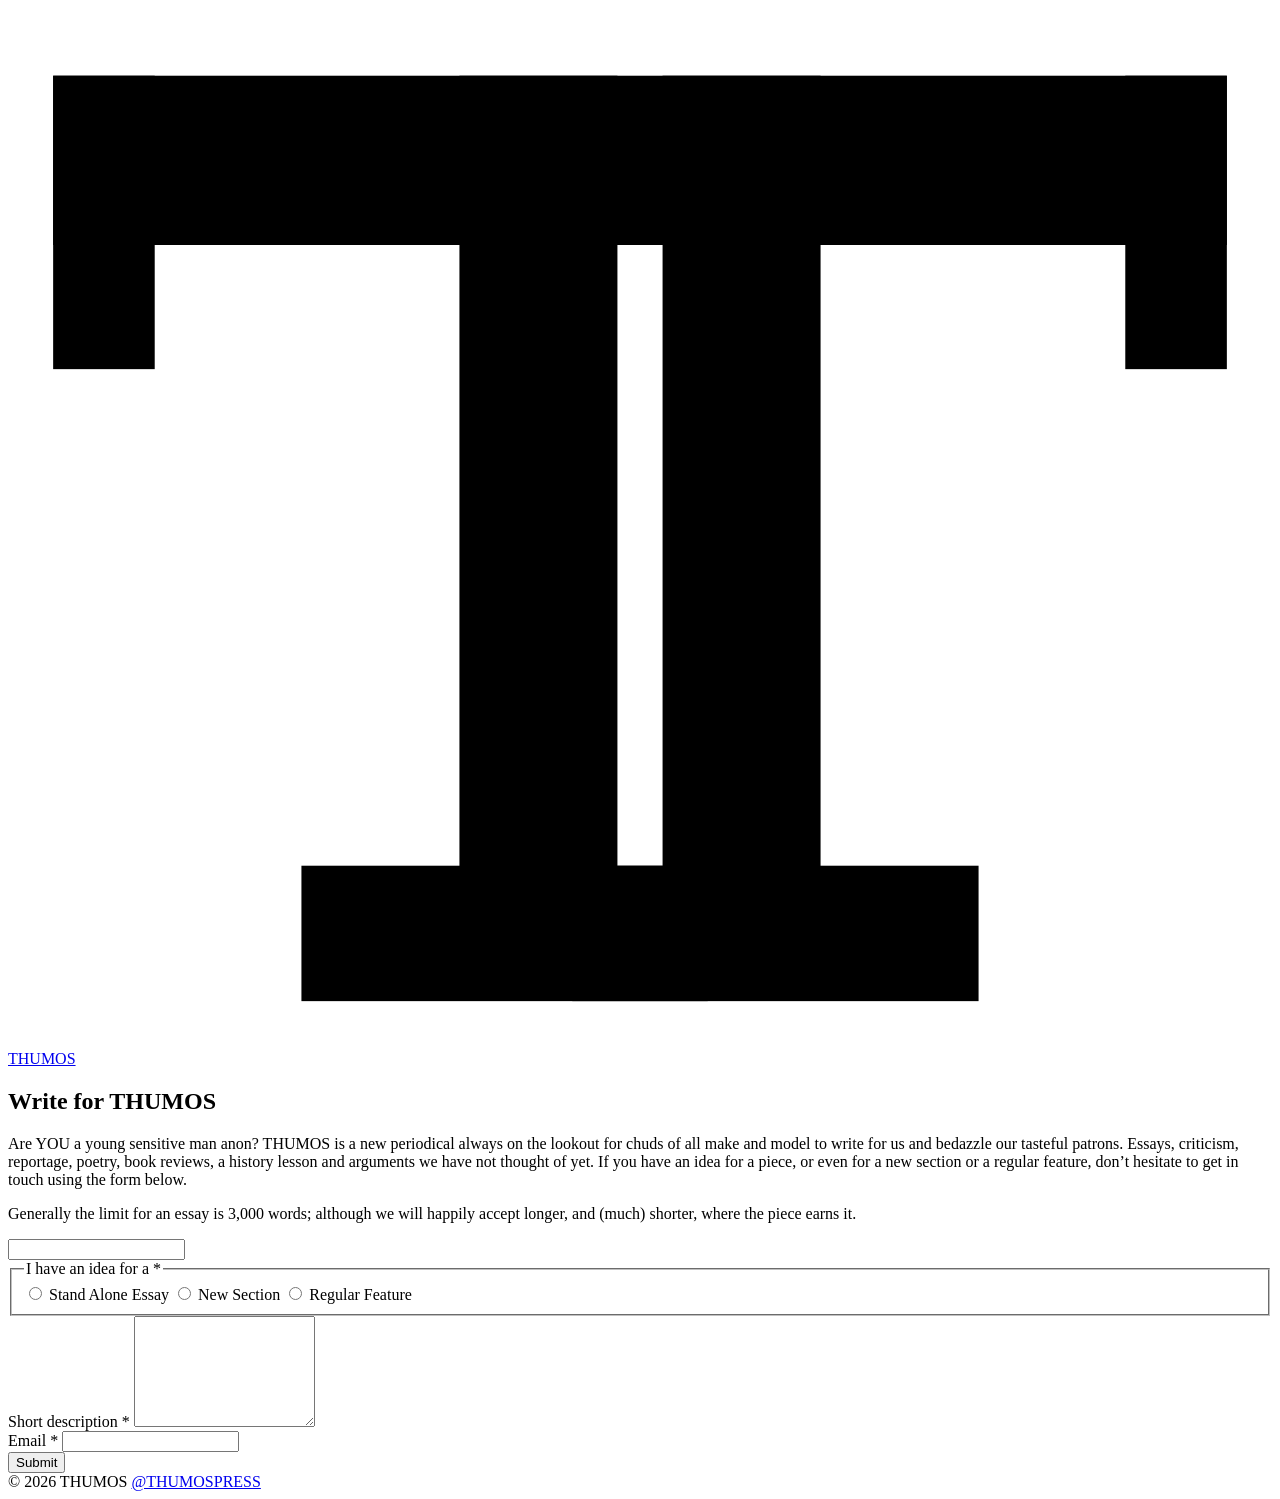
==== write.html @ 3c073543 "Add files via upload" ====
<!DOCTYPE html>
<html lang="en">
<head>
<meta charset="utf-8">
<meta name="viewport" content="width=device-width, initial-scale=1">
<title>Write for THUMOS</title>
<meta name="description" content="THUMOS is looking for contributors — essays, criticism, reportage, poetry, book reviews and arguments we have not thought of yet. Pitch us here.">

<link rel="canonical" href="https://thumospress.com/write.html">
<meta property="og:type" content="website">
<meta property="og:site_name" content="THUMOS">
<meta property="og:title" content="Write for THUMOS">
<meta property="og:description" content="Always on the lookout for essays, criticism, reportage, poetry, book reviews and arguments we have not thought of yet. Tell us your idea.">
<meta property="og:url" content="https://thumospress.com/write.html">
<meta property="og:image" content="https://thumospress.com/assets/icon-512.png">
<meta name="twitter:card" content="summary">
<meta name="twitter:site" content="@THUMOSPRESS">
<meta name="twitter:title" content="Write for THUMOS">
<meta name="twitter:description" content="We are looking for contributors. Tell us your idea.">
<meta name="twitter:image" content="https://thumospress.com/assets/icon-512.png">

<link rel="manifest" href="manifest.json">
<meta name="theme-color" content="#EBE8E1">
<link rel="icon" type="image/png" sizes="32x32" href="assets/favicon-32.png">
<link rel="icon" type="image/png" sizes="192x192" href="assets/icon-192.png">
<link rel="apple-touch-icon" href="assets/apple-touch-icon.png">

<link rel="preconnect" href="https://fonts.googleapis.com">
<link rel="preconnect" href="https://fonts.gstatic.com" crossorigin>
<link href="https://fonts.googleapis.com/css2?family=Source+Serif+4:ital,opsz,wght@0,8..60,400;0,8..60,600;0,8..60,700;1,8..60,400&family=IBM+Plex+Sans:wght@400;500;600&display=swap" rel="stylesheet">
<link rel="stylesheet" href="css/styles.css">
</head>
<body>

<header class="topbar">
  <a class="brand small" href="./">
    <svg class="mono" viewBox="4 2 112 92" role="img" aria-label="THUMOS">
      <g class="mono-a">
        <rect x="8" y="8" width="52" height="15"/>
        <rect x="8" y="8" width="9" height="26"/>
        <rect x="44" y="8" width="14" height="80"/>
        <rect x="30" y="78" width="36" height="12"/>
      </g>
      <g class="mono-b">
        <rect x="60" y="8" width="52" height="15"/>
        <rect x="103" y="8" width="9" height="26"/>
        <rect x="62" y="8" width="14" height="80"/>
        <rect x="54" y="78" width="36" height="12"/>
      </g>
    </svg>
    <span class="brand-word">THUMOS</span>
  </a>
</header>

<!-- ============ Intro ============ -->
<section class="intro-band">
  <div class="col">

    <!-- If the file is missing the figure hides itself rather than
         leaving a broken-image box on the page. -->
    <figure class="poster">
      <img src="assets/young-sensitive-man.jpg"
           width="880" height="880"
           alt="Recruitment poster: Uncle Sam points at the reader above the words “Are you a young sensitive man?”"
           onerror="this.closest('.poster').hidden = true">
    </figure>

    <h1 class="page-title">Write for THUMOS</h1>

    <p>
      Are <span class="you">YOU</span> a young sensitive man anon? THUMOS is a new
      periodical always on the lookout for chuds of all make and model to write for
      us and bedazzle our tasteful patrons. Essays, criticism, reportage, poetry,
      book reviews, a history lesson and arguments we have not thought of yet. If
      you have an idea for a piece, or even for a new section or a regular feature,
      don’t hesitate to get in touch using the form below.
    </p>

    <p>
      Generally the limit for an essay is 3,000 words; although we will happily
      accept longer, and (much) shorter, where the piece earns it.
    </p>
  </div>
</section>

<div class="hard-rule"></div>

<!-- ============ Form ============ -->
<section class="form-band">
  <div class="col">

    <form id="pitch-form"
          action="https://formsubmit.co/submission@thumospress.com"
          method="POST"
          novalidate>

      <!-- Bot trap: real people never see or fill this. -->
      <input type="text" name="_honey" class="honey" tabindex="-1" autocomplete="off" aria-hidden="true">
      <input type="hidden" name="_subject" value="THUMOS — new pitch">
      <input type="hidden" name="_template" value="table">
      <input type="hidden" name="_captcha" value="false">

      <fieldset class="field">
        <legend class="lab">I have an idea for a <span class="req">*</span></legend>
        <div class="radios">
          <label class="radio">
            <input type="radio" name="Idea for" value="Stand Alone Essay">
            <span>Stand Alone Essay</span>
          </label>
          <label class="radio">
            <input type="radio" name="Idea for" value="New Section">
            <span>New Section</span>
          </label>
          <label class="radio">
            <input type="radio" name="Idea for" value="Regular Feature">
            <span>Regular Feature</span>
          </label>
        </div>
        <div class="err" data-err="idea"></div>
      </fieldset>

      <div class="field">
        <label class="lab" for="description">Short description <span class="req">*</span></label>
        <textarea id="description" name="Description" rows="7"></textarea>
        <div class="err" data-err="description"></div>
      </div>

      <div class="field">
        <label class="lab" for="email">Email <span class="req">*</span></label>
        <input id="email" name="Email" type="email" autocomplete="email">
        <div class="err" data-err="email"></div>
      </div>

      <button class="btn-red submit" type="submit" id="pitch-submit">Submit</button>

      <div class="form-status" id="form-status" role="status" aria-live="polite"></div>
    </form>

    <div class="thanks" id="thanks" hidden>
      <div class="thanks-t">Thank you — your idea is with us.</div>
      <div class="thanks-d">
        We read everything that comes in and reply when a piece is right for us.
        If you would rather write to a person, we are at
        <a href="mailto:submission@thumospress.com">submission@thumospress.com</a>.
      </div>
      <a class="btn-ghost" href="./">← Back to THUMOS</a>
    </div>

  </div>
</section>

<footer class="foot">
  <div class="col foot-inner">
    <span>© 2026 THUMOS</span>
    <a href="https://x.com/THUMOSPRESS" target="_blank" rel="noopener noreferrer">@THUMOSPRESS</a>
  </div>
</footer>

<script src="js/form.js"></script>
<script src="js/cleanup.js"></script>
</body>
</html>
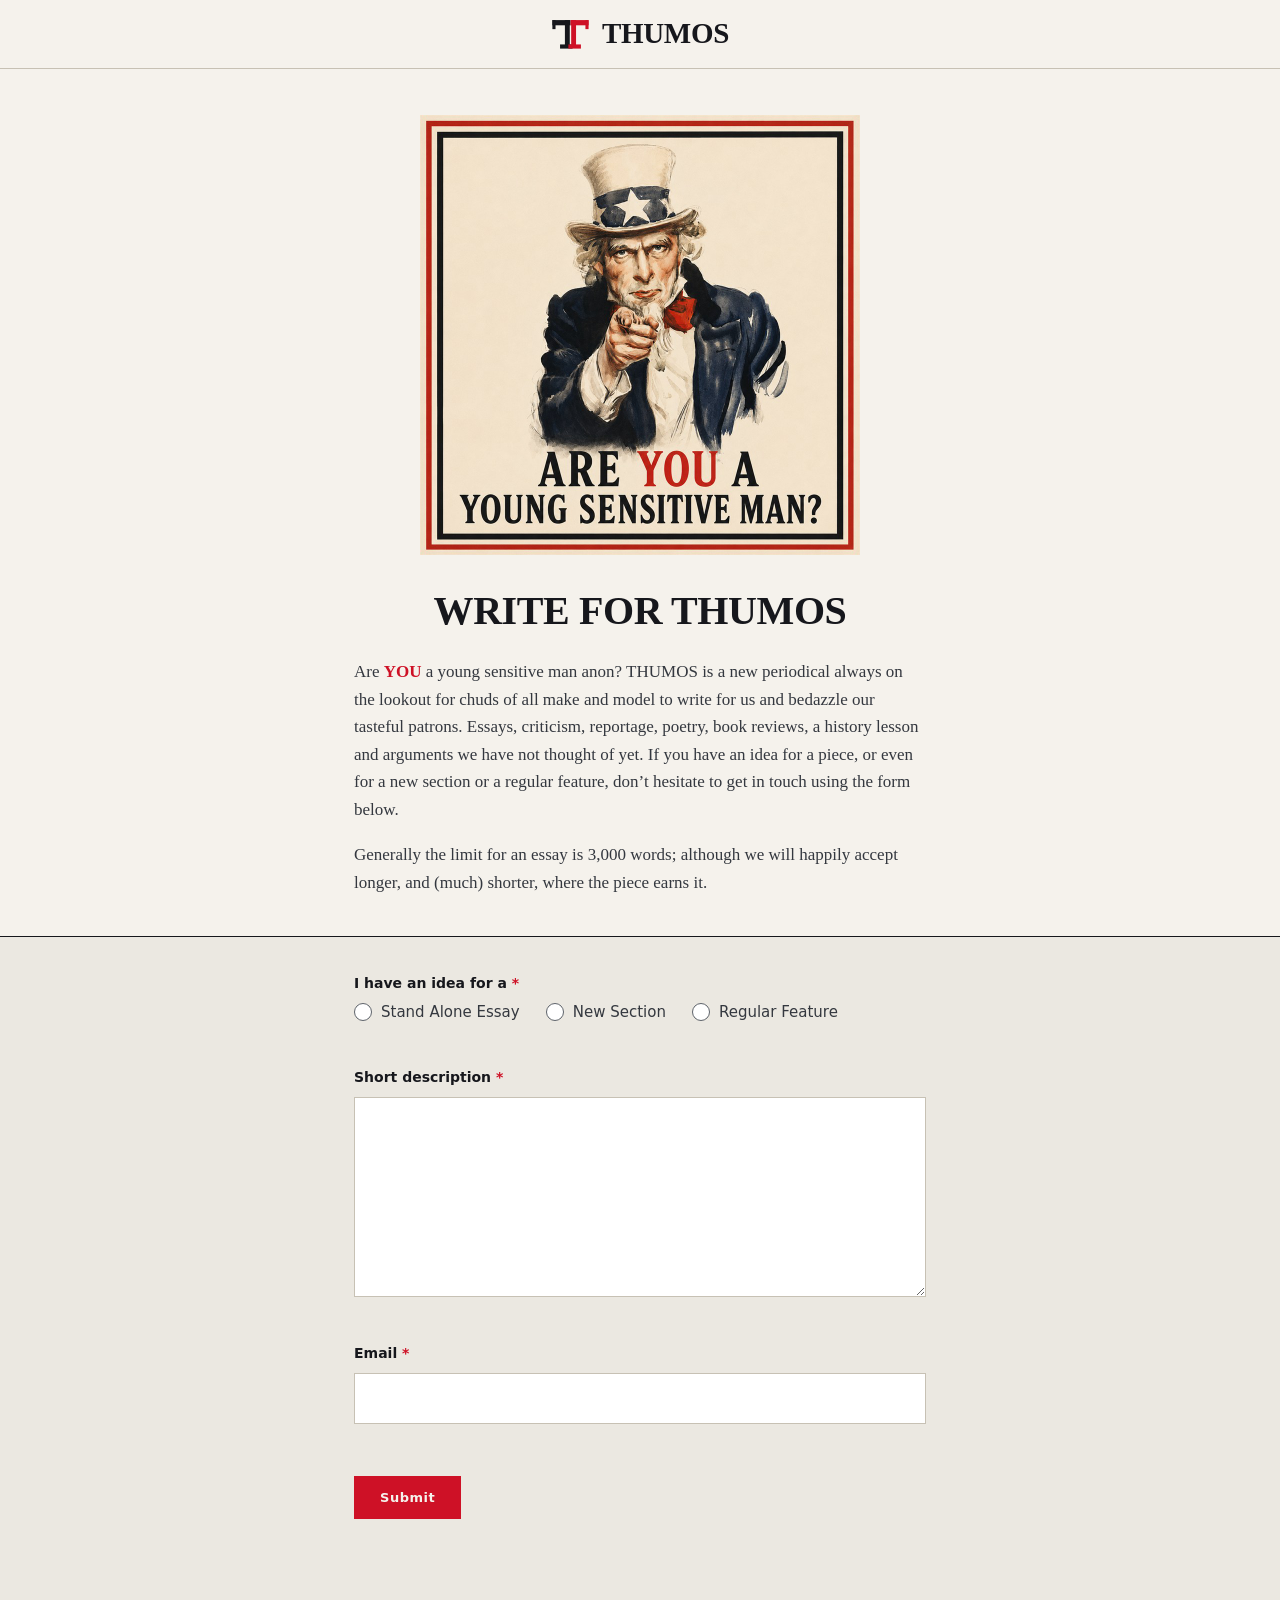
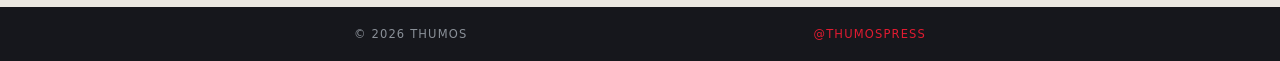
==== commit 8712dbda: "Update write.html" ====
--- a/write.html
+++ b/write.html
@@ -12,23 +12,23 @@
 <meta property="og:title" content="Write for THUMOS">
 <meta property="og:description" content="Always on the lookout for essays, criticism, reportage, poetry, book reviews and arguments we have not thought of yet. Tell us your idea.">
 <meta property="og:url" content="https://thumospress.com/write.html">
-<meta property="og:image" content="https://thumospress.com/assets/icon-512.png">
+<meta property="og:image" content="https://thumospress.com/icon-512.png">
 <meta name="twitter:card" content="summary">
 <meta name="twitter:site" content="@THUMOSPRESS">
 <meta name="twitter:title" content="Write for THUMOS">
 <meta name="twitter:description" content="We are looking for contributors. Tell us your idea.">
-<meta name="twitter:image" content="https://thumospress.com/assets/icon-512.png">
+<meta name="twitter:image" content="https://thumospress.com/icon-512.png">
 
 <link rel="manifest" href="manifest.json">
 <meta name="theme-color" content="#EBE8E1">
-<link rel="icon" type="image/png" sizes="32x32" href="assets/favicon-32.png">
-<link rel="icon" type="image/png" sizes="192x192" href="assets/icon-192.png">
-<link rel="apple-touch-icon" href="assets/apple-touch-icon.png">
+<link rel="icon" type="image/png" sizes="32x32" href="favicon-32.png">
+<link rel="icon" type="image/png" sizes="192x192" href="icon-192.png">
+<link rel="apple-touch-icon" href="apple-touch-icon.png">
 
 <link rel="preconnect" href="https://fonts.googleapis.com">
 <link rel="preconnect" href="https://fonts.gstatic.com" crossorigin>
 <link href="https://fonts.googleapis.com/css2?family=Source+Serif+4:ital,opsz,wght@0,8..60,400;0,8..60,600;0,8..60,700;1,8..60,400&family=IBM+Plex+Sans:wght@400;500;600&display=swap" rel="stylesheet">
-<link rel="stylesheet" href="css/styles.css">
+<link rel="stylesheet" href="styles.css">
 </head>
 <body>
 
@@ -59,7 +59,7 @@
     <!-- If the file is missing the figure hides itself rather than
          leaving a broken-image box on the page. -->
     <figure class="poster">
-      <img src="assets/young-sensitive-man.jpg"
+      <img src="young-sensitive-man.jpg"
            width="880" height="880"
            alt="Recruitment poster: Uncle Sam points at the reader above the words “Are you a young sensitive man?”"
            onerror="this.closest('.poster').hidden = true">
@@ -68,10 +68,12 @@
     <h1 class="page-title">Write for THUMOS</h1>
 
     <p>
-      Are <span class="you">YOU</span> a young sensitive man anon? THUMOS is a new
-      periodical always on the lookout for chuds of all make and model to write for
-      us and bedazzle our tasteful patrons. Essays, criticism, reportage, poetry,
-      book reviews, a history lesson and arguments we have not thought of yet. If
+      Are <span class="you">YOU</span> a young sensitive man anon? 
+      
+      THUMOS is a new periodical always on the lookout for chuds of all make and model to write for
+      us and bedazzle our tasteful patrons. 
+      
+      Essays, criticism, reportage, poetry, book reviews, a history lesson and arguments we have not thought of yet. If
       you have an idea for a piece, or even for a new section or a regular feature,
       don’t hesitate to get in touch using the form below.
     </p>
@@ -156,7 +158,7 @@
   </div>
 </footer>
 
-<script src="js/form.js"></script>
-<script src="js/cleanup.js"></script>
+<script src="form.js"></script>
+<script src="cleanup.js"></script>
 </body>
 </html>
--- a/styles.css
+++ b/styles.css
@@ -0,0 +1,397 @@
+/* ============================================================
+   THUMOS — holding page + submissions
+   ============================================================ */
+
+:root {
+  --ink: #16171C;
+  --paper: #EBE8E1;
+  --cream: #F5F2EC;
+  --white: #FFFFFF;
+  --body-ink: #34383F;
+  --gray: #5E636A;
+  --border: #C7C1B4;
+  --red: #CE1126;
+  --red-hot: #E11B31;
+  --on-red: #F5F2EC;
+
+  --serif: 'Source Serif 4', Georgia, serif;
+  --sans: 'IBM Plex Sans', system-ui, sans-serif;
+}
+
+* { box-sizing: border-box; }
+
+body {
+  margin: 0;
+  background: var(--paper);
+  color: var(--ink);
+  font-family: var(--serif);
+  -webkit-font-smoothing: antialiased;
+}
+
+a { color: inherit; text-decoration: none; }
+::selection { background: var(--red); color: var(--on-red); }
+:focus-visible { outline: 2px solid var(--red); outline-offset: 3px; }
+
+/* Centred reading column, shared by both pages. */
+.col { max-width: 620px; margin: 0 auto; padding: 0 24px; }
+
+/* ============ Brand ============ */
+
+/* The monogram has ONE colourway: ink T + red T, on a light ground.
+   Never recolour it to suit a background — if a background fights the
+   logo, change the background. Every surface the logo sits on is light
+   for exactly this reason. */
+.brand { display: inline-flex; align-items: center; gap: 12px; }
+.brand .mono { height: 54px; width: auto; display: block; }
+.brand .mono-a { fill: var(--ink); }
+.brand .mono-b { fill: var(--red); }
+.brand .brand-word {
+  color: var(--ink);
+  font-weight: 700;
+  font-size: 50px;
+  letter-spacing: -.01em;
+  line-height: .8;
+}
+.brand.small .mono { height: 32px; }
+.brand.small .brand-word { font-size: 29px; }
+
+/* ============ Holding page ============ */
+
+body.holding { background: var(--paper); color: var(--ink); }
+
+.holding-wrap {
+  min-height: 100vh;
+  min-height: 100svh;
+  display: flex;
+  align-items: center;
+  justify-content: center;
+  padding: 48px 24px;
+}
+/* Poster on the left, brand and copy stacked on the right. The poster
+   spans both rows so it stays optically centred against the text. */
+.holding-inner {
+  max-width: 960px;
+  width: 100%;
+  display: grid;
+  grid-template-columns: 330px 1fr;
+  grid-template-areas:
+    "poster brand"
+    "poster copy";
+  align-content: center;
+  column-gap: 56px;
+  text-align: left;
+}
+
+.hb-poster { grid-area: poster; align-self: center; margin: 0; }
+.hb-poster[hidden] { display: none; }
+.hb-poster img {
+  display: block;
+  width: 100%;
+  height: auto;
+  box-shadow: 0 18px 44px rgba(22, 23, 28, .24);
+}
+
+.hb-brand { grid-area: brand; }
+.hb-copy { grid-area: copy; margin-top: 26px; }
+
+.brand-rule {
+  width: 64px;
+  height: 3px;
+  background: var(--red);
+  margin: 26px 0 0;
+}
+.brand-tag {
+  font-family: var(--sans);
+  font-size: 11.5px;
+  font-weight: 500;
+  letter-spacing: .2em;
+  text-transform: uppercase;
+  color: var(--gray);
+  margin-top: 18px;
+}
+
+.holding-title {
+  font-weight: 700;
+  font-size: 68px;
+  line-height: 1;
+  letter-spacing: -.03em;
+  margin: 22px 0 0;
+}
+.holding-dek {
+  font-size: 19px;
+  line-height: 1.6;
+  color: var(--body-ink);
+  margin: 18px 0 0;
+  max-width: 480px;
+  text-wrap: pretty;
+}
+
+.definition {
+  border-top: 1px solid var(--ink);
+  border-bottom: 1px solid var(--ink);
+  padding: 20px 18px;
+  margin: 34px 0 0;
+  font-size: 16px;
+  line-height: 1.6;
+  color: var(--body-ink);
+}
+.definition .def-word { font-weight: 700; color: var(--ink); }
+.definition .def-greek { color: var(--red); margin-left: 6px; }
+.definition .def-pos { font-style: italic; margin-left: 6px; color: var(--gray); }
+.definition .def-body { display: block; margin-top: 6px; }
+
+.holding-actions {
+  display: flex;
+  gap: 12px;
+  justify-content: flex-start;
+  flex-wrap: wrap;
+  margin-top: 34px;
+}
+
+.holding-foot {
+  font-family: var(--sans);
+  font-size: 11px;
+  letter-spacing: .14em;
+  text-transform: uppercase;
+  color: var(--gray);
+  margin-top: 44px;
+}
+
+/* ============ Buttons ============ */
+
+.btn-red,
+.btn-ghost {
+  display: inline-flex;
+  align-items: center;
+  gap: 8px;
+  font-family: var(--sans);
+  font-size: 13px;
+  font-weight: 600;
+  letter-spacing: .04em;
+  padding: 14px 26px;
+  border: 1.5px solid transparent;
+  transition: background-color .15s ease, color .15s ease, border-color .15s ease;
+}
+.btn-red { background: var(--red); color: var(--on-red); }
+.btn-red:hover { background: var(--red-hot); }
+.btn-ghost { border-color: var(--ink); color: var(--ink); }
+.btn-ghost:hover { background: var(--ink); color: var(--paper); }
+
+/* ============ Write page ============ */
+
+.topbar {
+  background: var(--cream);
+  padding: 18px 24px;
+  display: flex;
+  justify-content: center;
+  border-bottom: 1px solid var(--border);
+}
+
+.intro-band { background: var(--cream); padding: 46px 0 40px; }
+
+/* The poster carries its own red-and-black border, so it needs no frame
+   here — its cream ground sits almost flush with the page. */
+.poster { margin: 0 0 34px; }
+.poster[hidden] { display: none; }
+.poster img {
+  display: block;
+  width: 100%;
+  max-width: 440px;
+  height: auto;
+  margin: 0 auto;
+}
+
+.page-title {
+  font-weight: 700;
+  font-size: 40px;
+  line-height: 1.08;
+  letter-spacing: -.01em;
+  text-transform: uppercase;
+  text-align: center;
+  margin: 0 0 26px;
+  text-wrap: balance;
+}
+.intro-band p {
+  font-size: 17px;
+  line-height: 1.62;
+  color: var(--body-ink);
+  margin: 0 0 18px;
+}
+/* Picks up the red "YOU" from the poster directly above. */
+.intro-band .you { color: var(--red); font-weight: 600; }
+.intro-band p:last-child { margin-bottom: 0; }
+
+.hard-rule { border-top: 1px solid var(--ink); }
+
+.form-band { background: var(--paper); padding: 38px 0 54px; }
+
+/* ============ Form ============ */
+
+.field { margin: 0 0 26px; padding: 0; border: 0; }
+
+.lab {
+  display: block;
+  font-family: var(--sans);
+  font-size: 14px;
+  font-weight: 600;
+  color: var(--ink);
+  margin-bottom: 12px;
+  padding: 0;
+}
+.req { color: var(--red); }
+
+.radios { display: flex; flex-wrap: wrap; gap: 10px 26px; }
+.radio {
+  display: inline-flex;
+  align-items: center;
+  gap: 9px;
+  font-family: var(--sans);
+  font-size: 15px;
+  color: var(--body-ink);
+  cursor: pointer;
+}
+.radio input {
+  appearance: none;
+  -webkit-appearance: none;
+  width: 18px;
+  height: 18px;
+  margin: 0;
+  border: 1.5px solid var(--gray);
+  border-radius: 50%;
+  background: var(--white);
+  display: grid;
+  place-content: center;
+  cursor: pointer;
+  transition: border-color .15s ease;
+}
+.radio input::before {
+  content: '';
+  width: 9px;
+  height: 9px;
+  border-radius: 50%;
+  transform: scale(0);
+  background: var(--red);
+  transition: transform .12s ease;
+}
+.radio input:checked { border-color: var(--red); }
+.radio input:checked::before { transform: scale(1); }
+.radio:hover input { border-color: var(--red); }
+
+textarea,
+input[type="email"],
+input[type="text"] {
+  width: 100%;
+  padding: 12px 14px;
+  border: 1px solid var(--border);
+  background: var(--white);
+  color: var(--ink);
+  font-family: var(--serif);
+  font-size: 16px;
+  line-height: 1.55;
+  transition: border-color .15s ease;
+}
+textarea { resize: vertical; min-height: 130px; display: block; }
+textarea:focus,
+input[type="email"]:focus { border-color: var(--red); outline: none; }
+.field.bad textarea,
+.field.bad input[type="email"] { border-color: var(--red); }
+
+.err {
+  font-family: var(--sans);
+  font-size: 12.5px;
+  color: var(--red);
+  min-height: 16px;
+  margin-top: 6px;
+}
+
+.submit { margin-top: 4px; border: 0; cursor: pointer; }
+.submit[disabled] { opacity: .6; cursor: progress; }
+
+.form-status {
+  font-family: var(--sans);
+  font-size: 13px;
+  line-height: 1.6;
+  color: var(--gray);
+  margin-top: 14px;
+  min-height: 20px;
+}
+.form-status.bad { color: var(--red); }
+
+/* Honeypot — off-screen, never focusable. */
+.honey {
+  position: absolute;
+  left: -9999px;
+  width: 1px;
+  height: 1px;
+  opacity: 0;
+  pointer-events: none;
+}
+
+/* ============ Thank you ============ */
+
+.thanks {
+  border-left: 4px solid var(--red);
+  background: var(--cream);
+  border-top: 1px solid var(--border);
+  border-right: 1px solid var(--border);
+  border-bottom: 1px solid var(--border);
+  padding: 30px 30px 32px;
+}
+.thanks[hidden] { display: none; }
+.thanks-t { font-weight: 700; font-size: 27px; line-height: 1.15; }
+.thanks-d { font-size: 16.5px; line-height: 1.6; color: var(--body-ink); margin-top: 10px; }
+.thanks-d a { color: var(--red); font-weight: 600; }
+.thanks .btn-ghost { margin-top: 20px; }
+
+/* ============ Footer ============ */
+
+.foot { background: var(--ink); color: #8A9098; padding: 20px 0; }
+.foot-inner {
+  display: flex;
+  justify-content: space-between;
+  gap: 16px;
+  flex-wrap: wrap;
+  font-family: var(--sans);
+  font-size: 11.5px;
+  letter-spacing: .1em;
+  text-transform: uppercase;
+}
+.foot a { color: var(--red-hot); }
+.foot a:hover { color: var(--paper); }
+
+/* ============ Responsive ============ */
+
+/* Below this the two columns stack and the page re-centres. */
+@media (max-width: 860px) {
+  .holding-inner {
+    grid-template-columns: 1fr;
+    grid-template-areas:
+      "brand"
+      "poster"
+      "copy";
+    max-width: 480px;
+    column-gap: 0;
+    text-align: center;
+  }
+  .hb-poster { margin: 32px auto 0; max-width: 300px; }
+  .hb-copy { margin-top: 30px; }
+  .brand-rule { margin-left: auto; margin-right: auto; }
+  .holding-dek { margin-left: auto; margin-right: auto; }
+  .holding-actions { justify-content: center; }
+}
+
+@media (max-width: 620px) {
+  .brand .mono { height: 42px; }
+  .brand .brand-word { font-size: 38px; }
+  .holding-title { font-size: 46px; }
+  .holding-dek { font-size: 17px; }
+  .page-title { font-size: 29px; }
+  .holding-actions { flex-direction: column; }
+  .holding-actions .btn-red,
+  .holding-actions .btn-ghost { justify-content: center; }
+  .radios { flex-direction: column; gap: 12px; }
+}
+
+@media (prefers-reduced-motion: reduce) {
+  *, *::before, *::after { transition-duration: .001ms !important; }
+}
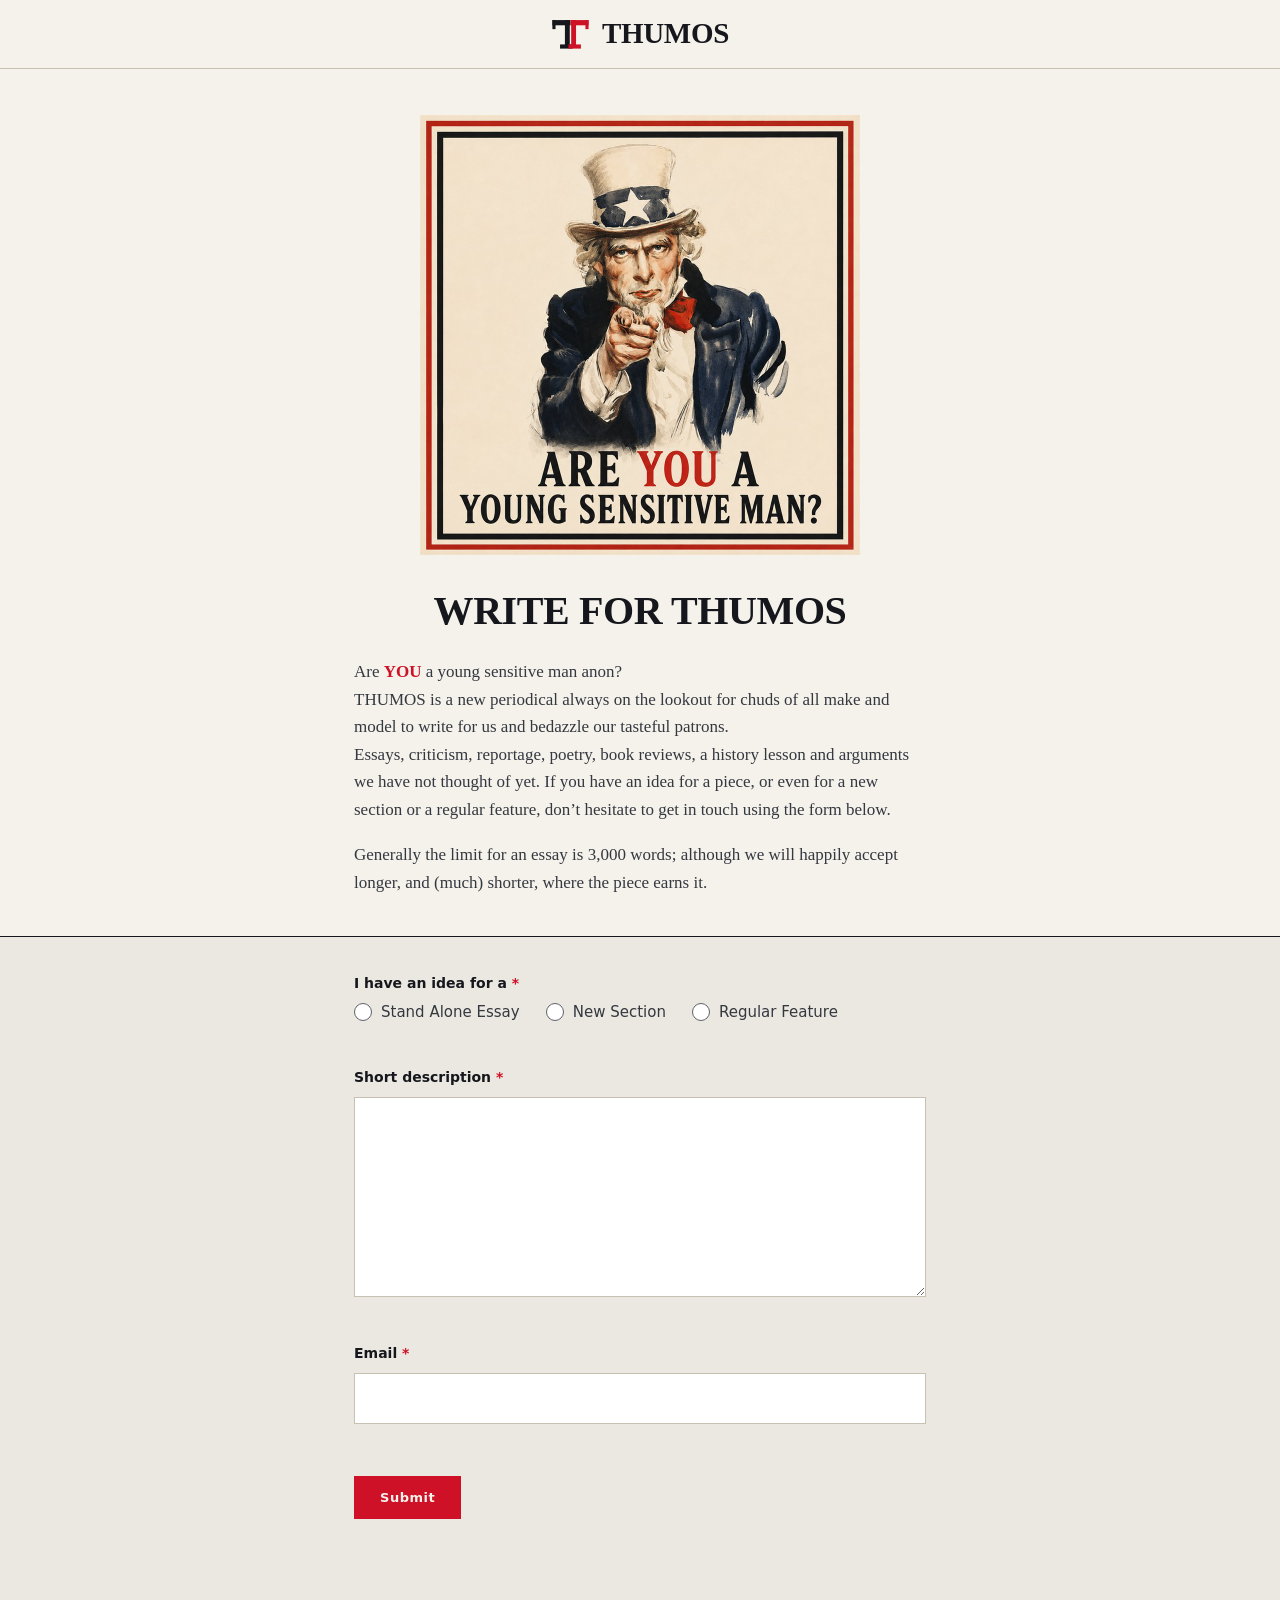
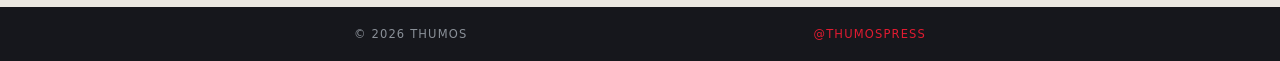
==== commit ec767647: "Update write.html" ====
--- a/write.html
+++ b/write.html
@@ -69,10 +69,10 @@
 
     <p>
       Are <span class="you">YOU</span> a young sensitive man anon? 
-      
+      <br>
       THUMOS is a new periodical always on the lookout for chuds of all make and model to write for
       us and bedazzle our tasteful patrons. 
-      
+      <br>
       Essays, criticism, reportage, poetry, book reviews, a history lesson and arguments we have not thought of yet. If
       you have an idea for a piece, or even for a new section or a regular feature,
       don’t hesitate to get in touch using the form below.
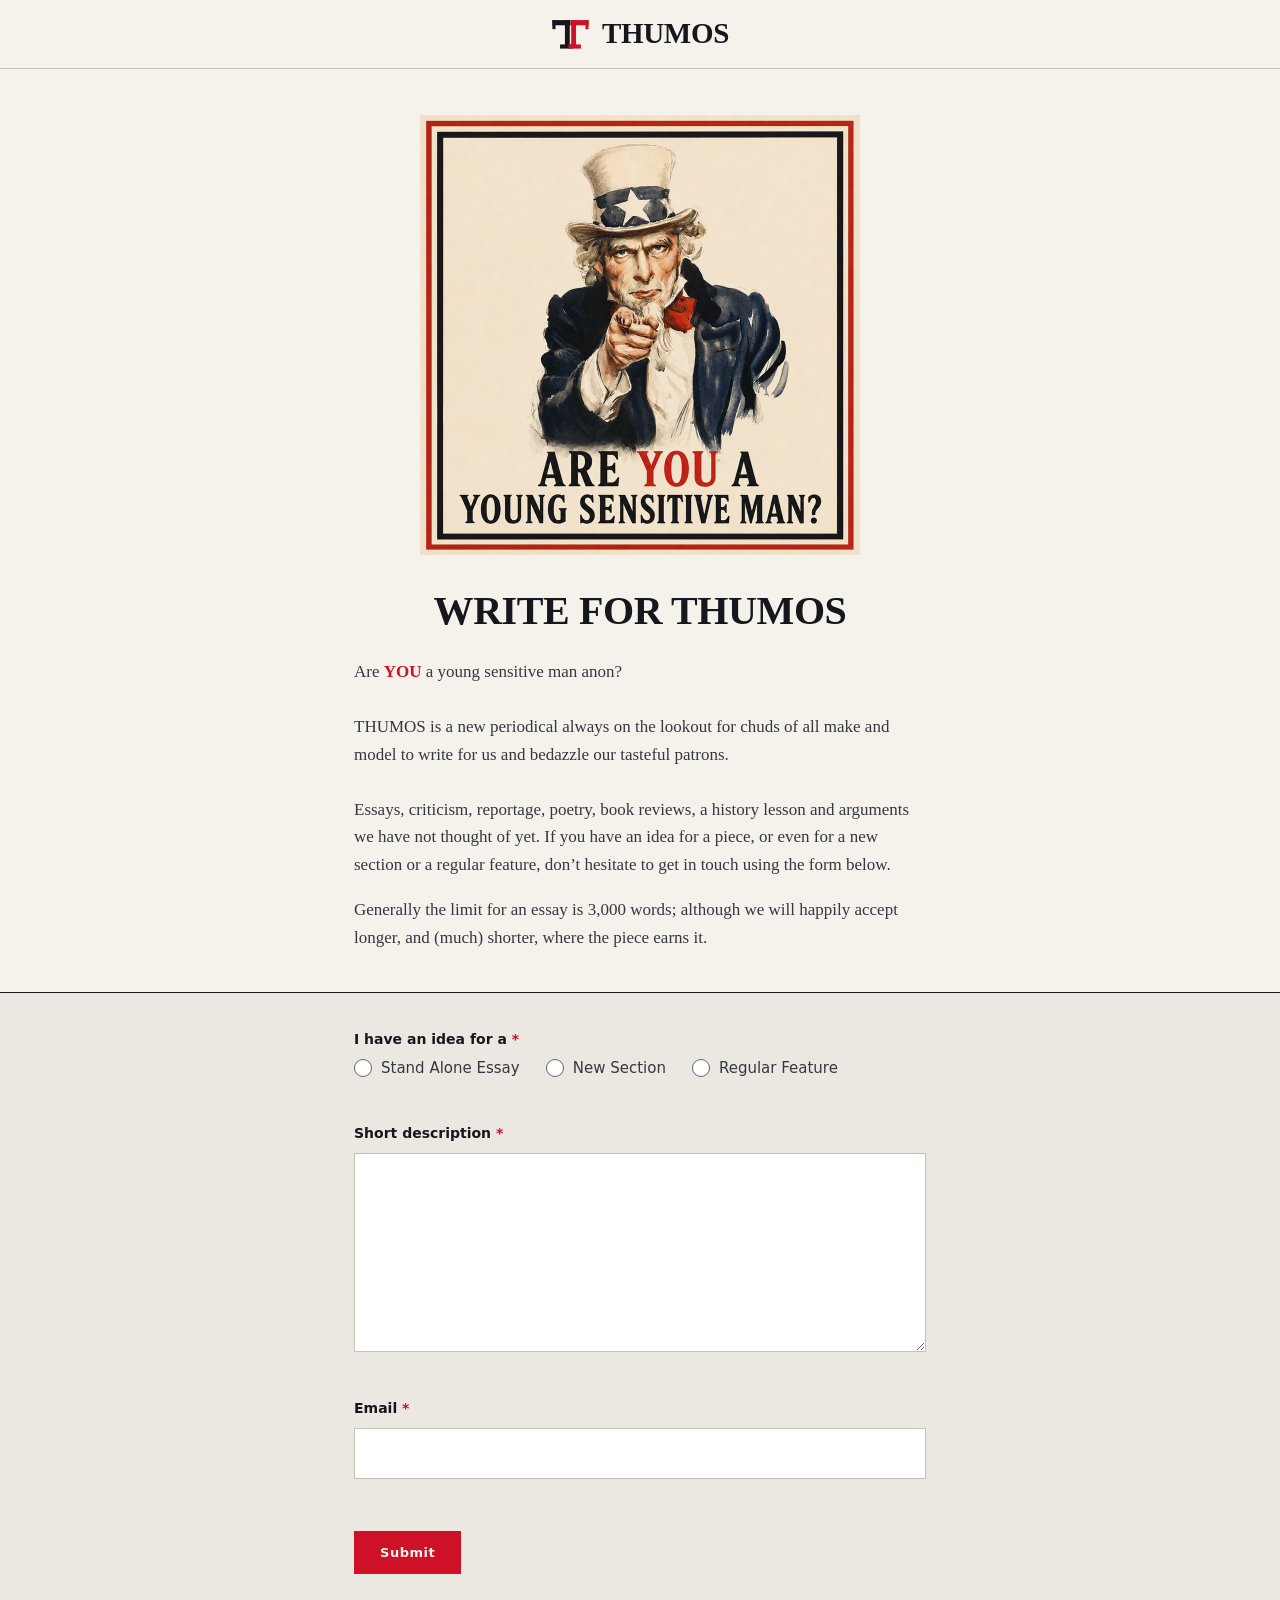
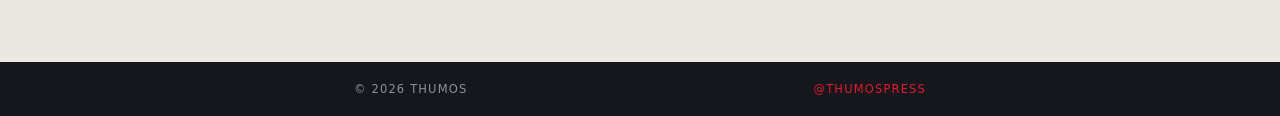
==== commit bdc7b149: "Update write.html" ====
--- a/write.html
+++ b/write.html
@@ -70,8 +70,10 @@
     <p>
       Are <span class="you">YOU</span> a young sensitive man anon? 
       <br>
+      <br>
       THUMOS is a new periodical always on the lookout for chuds of all make and model to write for
       us and bedazzle our tasteful patrons. 
+      <br>
       <br>
       Essays, criticism, reportage, poetry, book reviews, a history lesson and arguments we have not thought of yet. If
       you have an idea for a piece, or even for a new section or a regular feature,
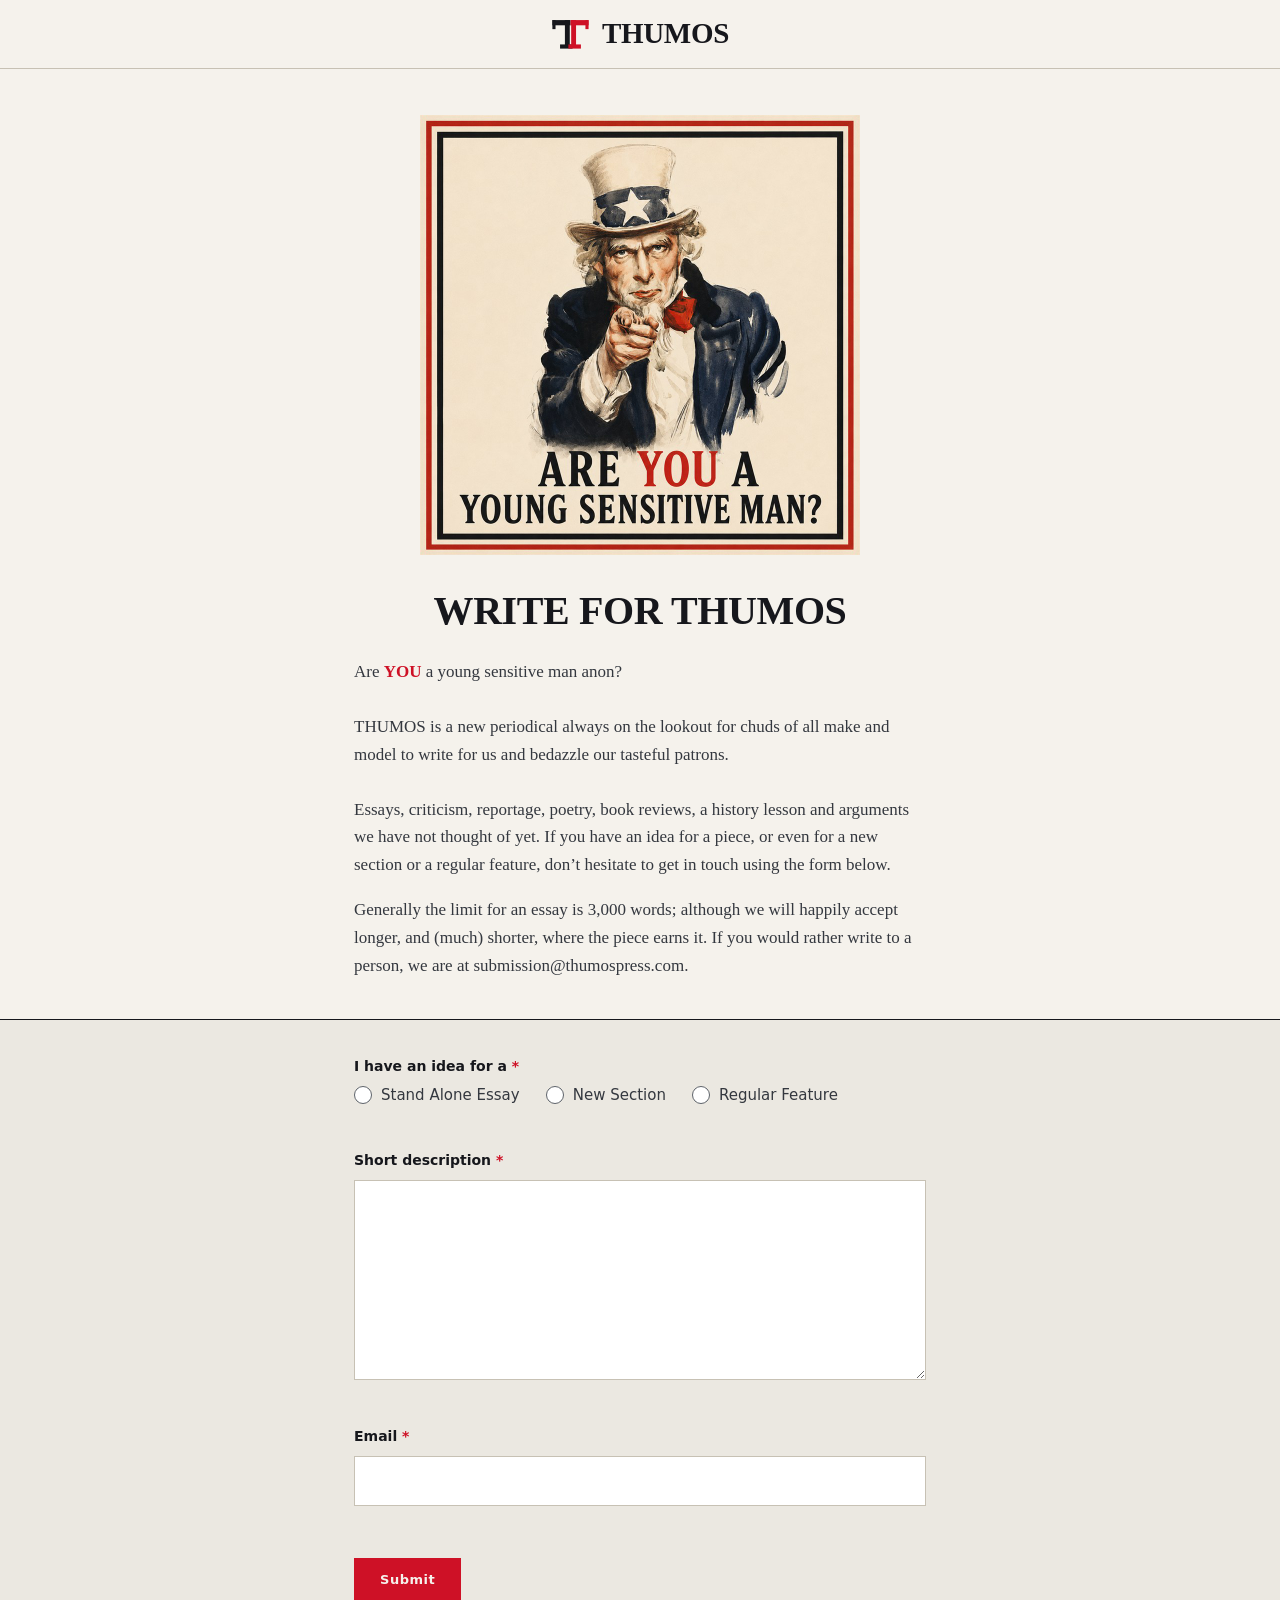
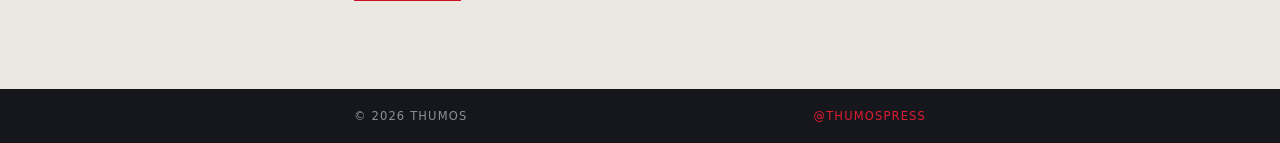
==== commit d6e0b2ff: "Update write.html" ====
--- a/write.html
+++ b/write.html
@@ -83,6 +83,9 @@
     <p>
       Generally the limit for an essay is 3,000 words; although we will happily
       accept longer, and (much) shorter, where the piece earns it.
+
+      If you would rather write to a person, we are at
+      <a href="mailto:submission@thumospress.com">submission@thumospress.com</a>.
     </p>
   </div>
 </section>
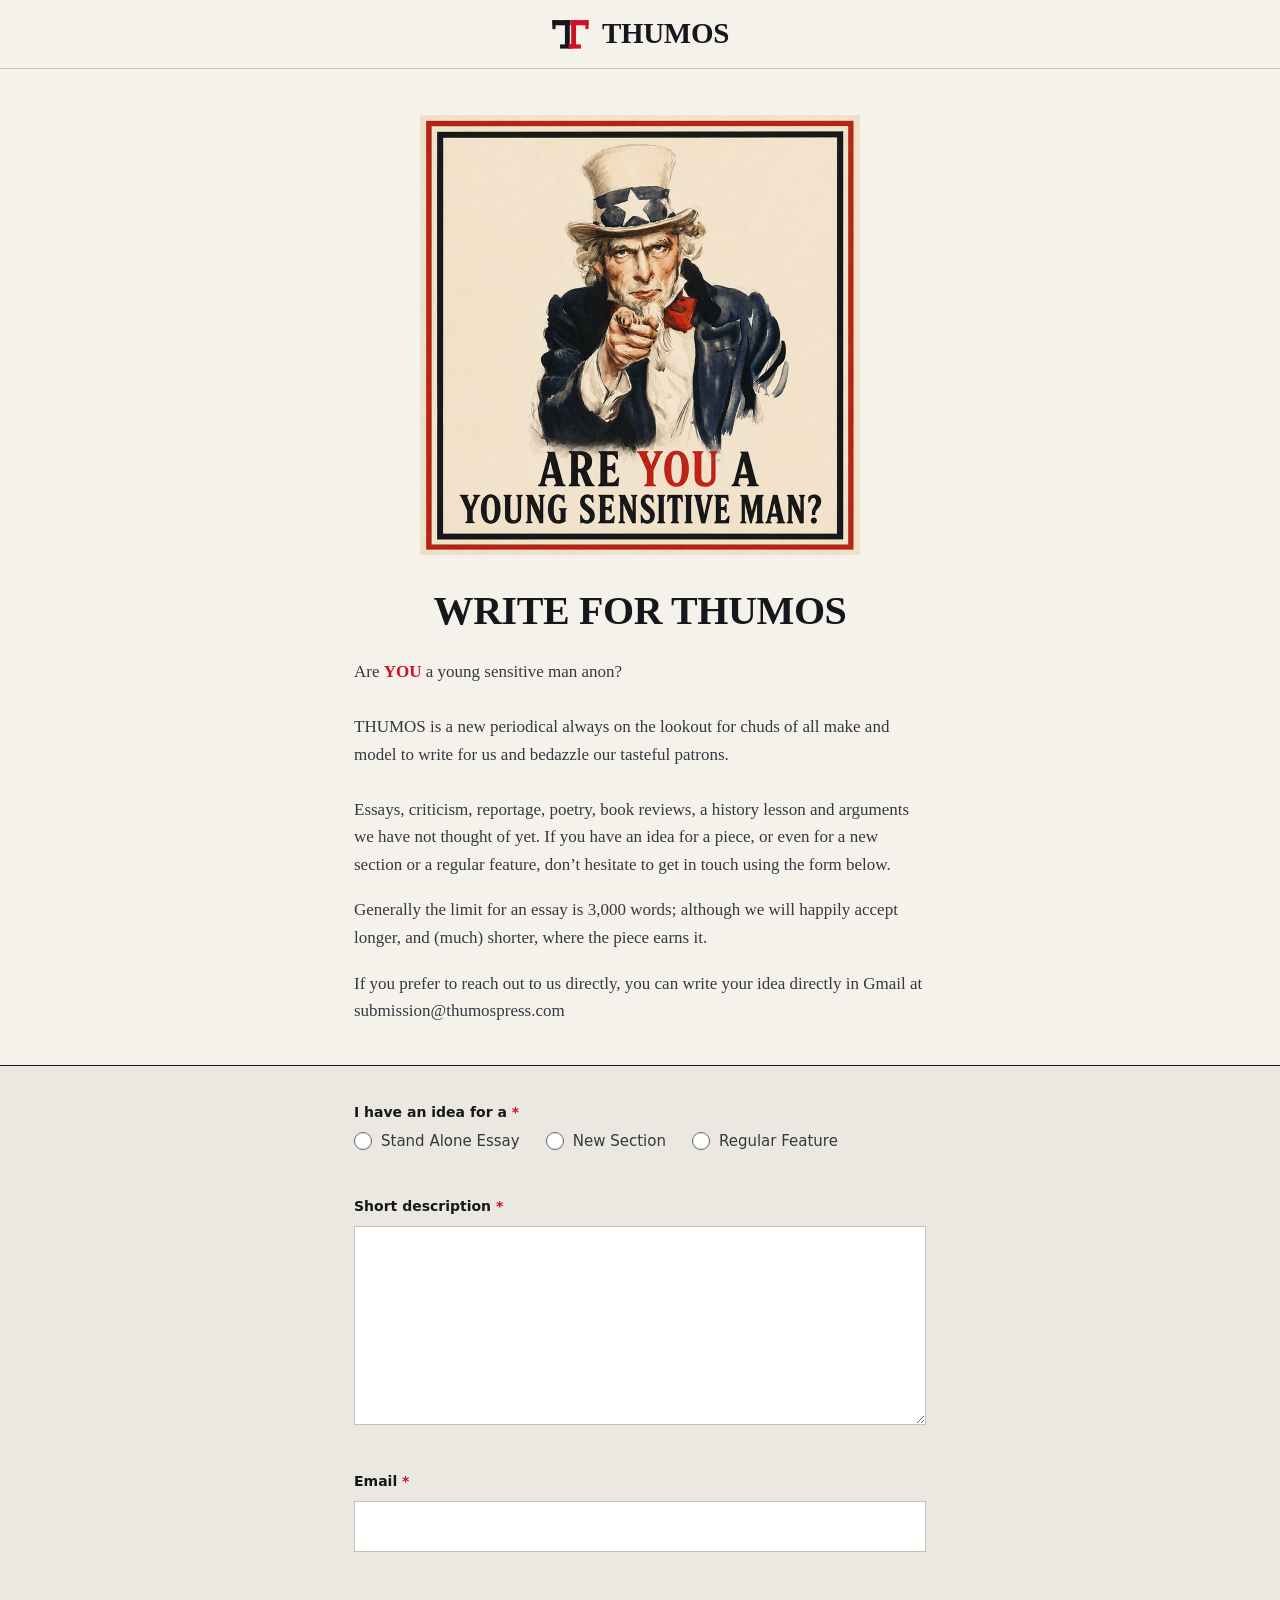
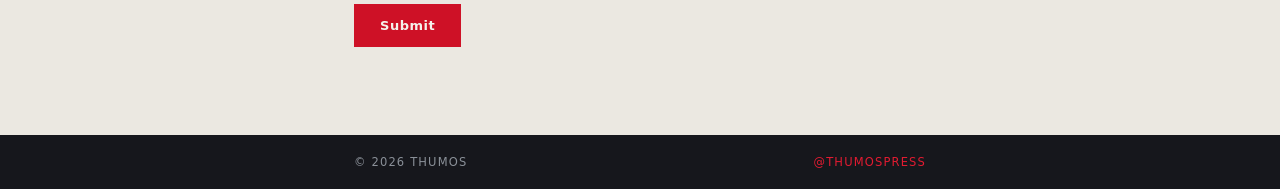
==== commit 0c997a7c: "Update write.html" ====
--- a/write.html
+++ b/write.html
@@ -84,8 +84,9 @@
       Generally the limit for an essay is 3,000 words; although we will happily
       accept longer, and (much) shorter, where the piece earns it.
 
-      If you would rather write to a person, we are at
-      <a href="mailto:submission@thumospress.com">submission@thumospress.com</a>.
+    <p class="direct-note">
+      If you prefer to reach out to us directly, you can write your idea directly
+      in Gmail at <a href="mailto:submission@thumospress.com">submission@thumospress.com</a>
     </p>
   </div>
 </section>
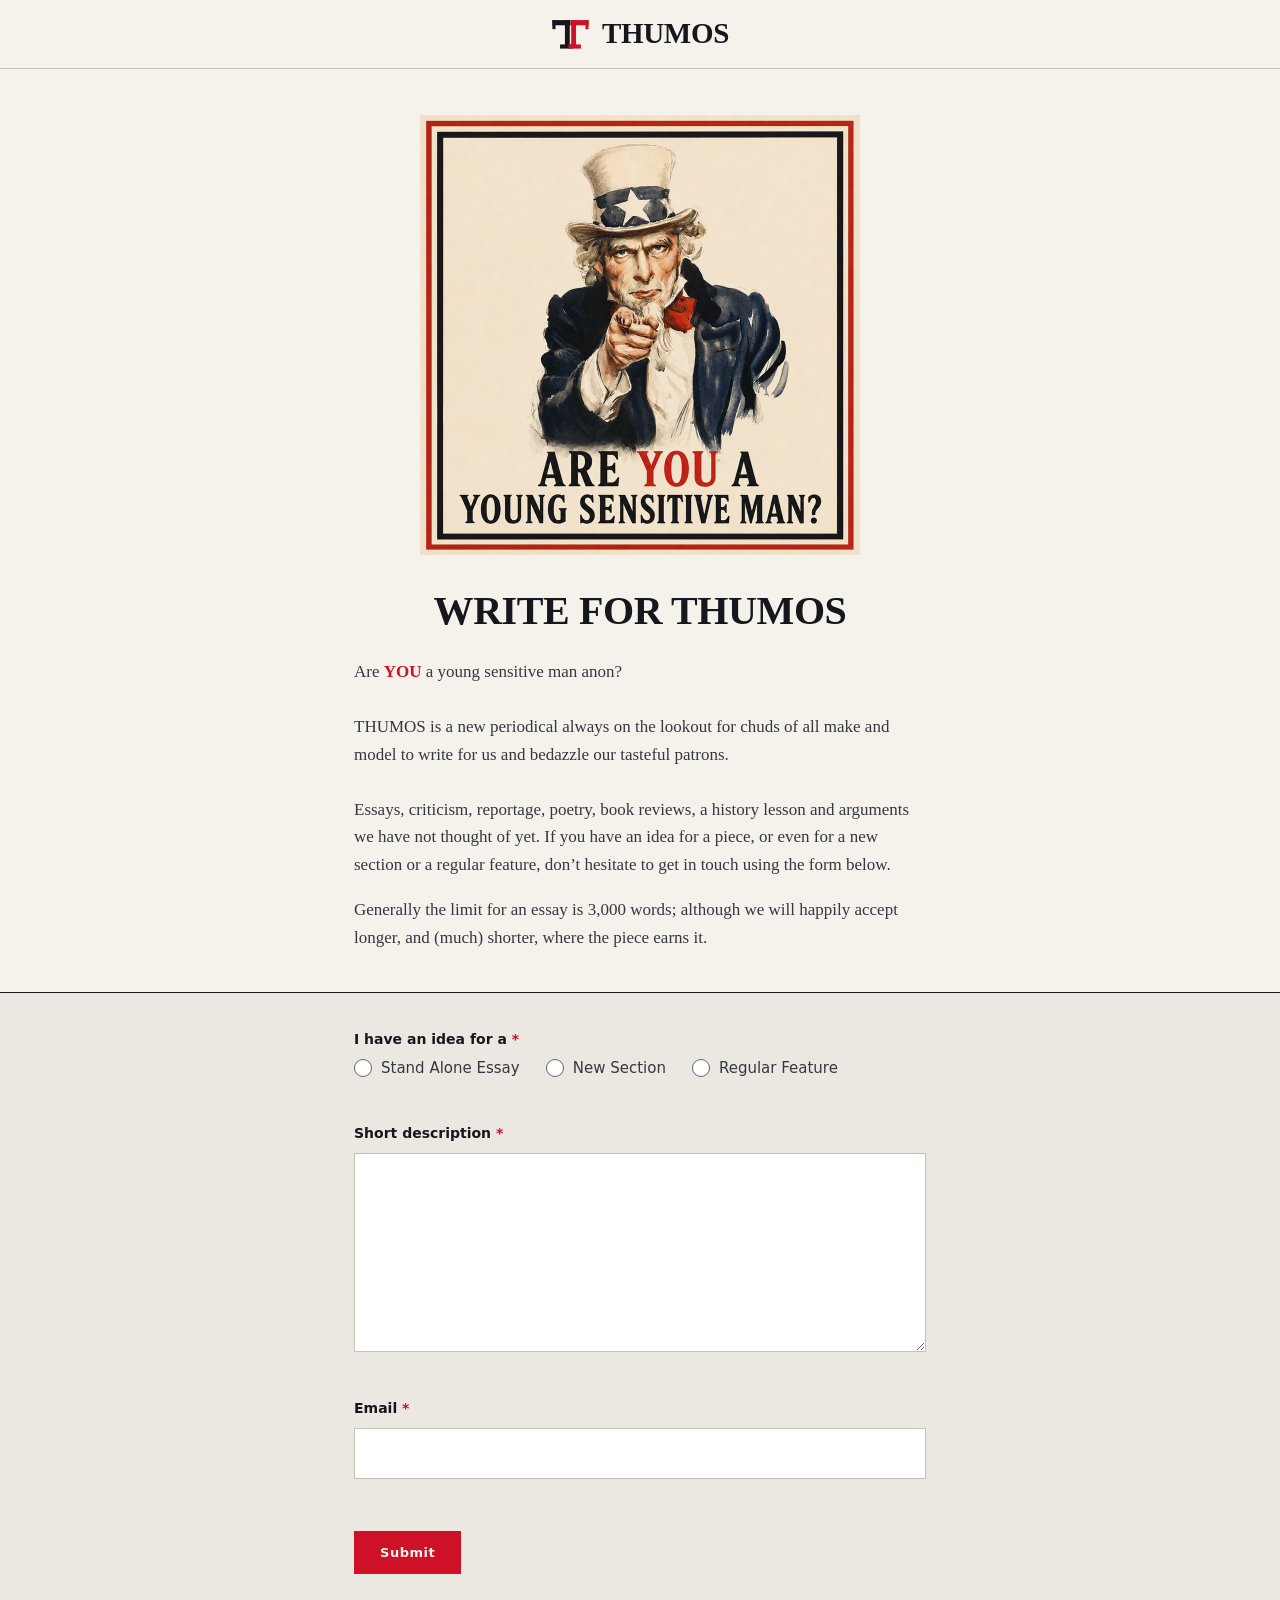
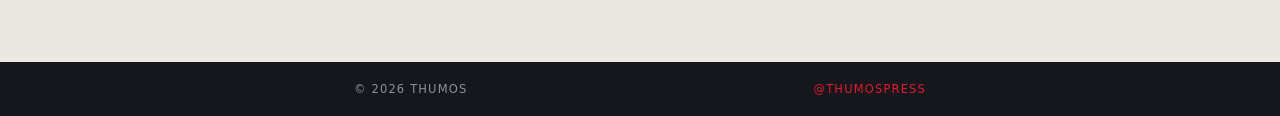
==== commit c40b5a28: "Update write.html" ====
--- a/write.html
+++ b/write.html
@@ -83,10 +83,6 @@
     <p>
       Generally the limit for an essay is 3,000 words; although we will happily
       accept longer, and (much) shorter, where the piece earns it.
-
-    <p class="direct-note">
-      If you prefer to reach out to us directly, you can write your idea directly
-      in Gmail at <a href="mailto:submission@thumospress.com">submission@thumospress.com</a>
     </p>
   </div>
 </section>
